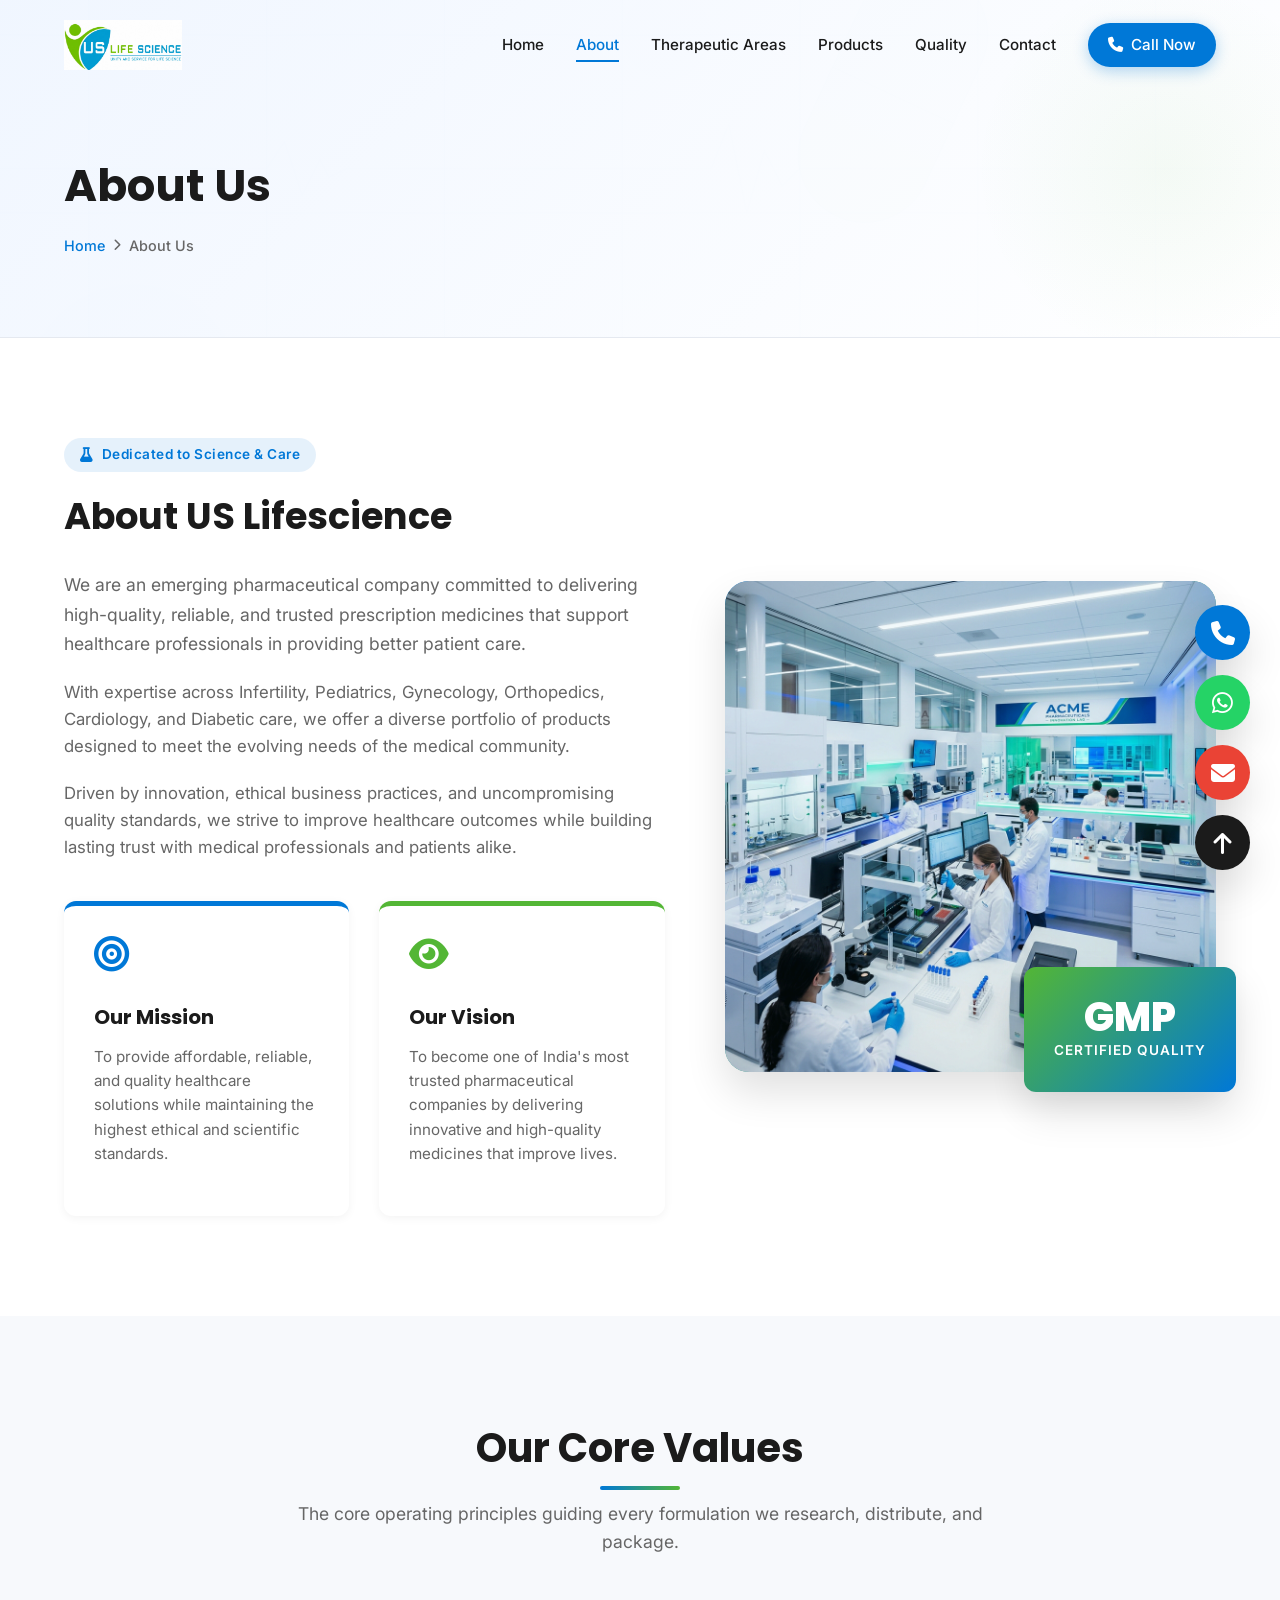
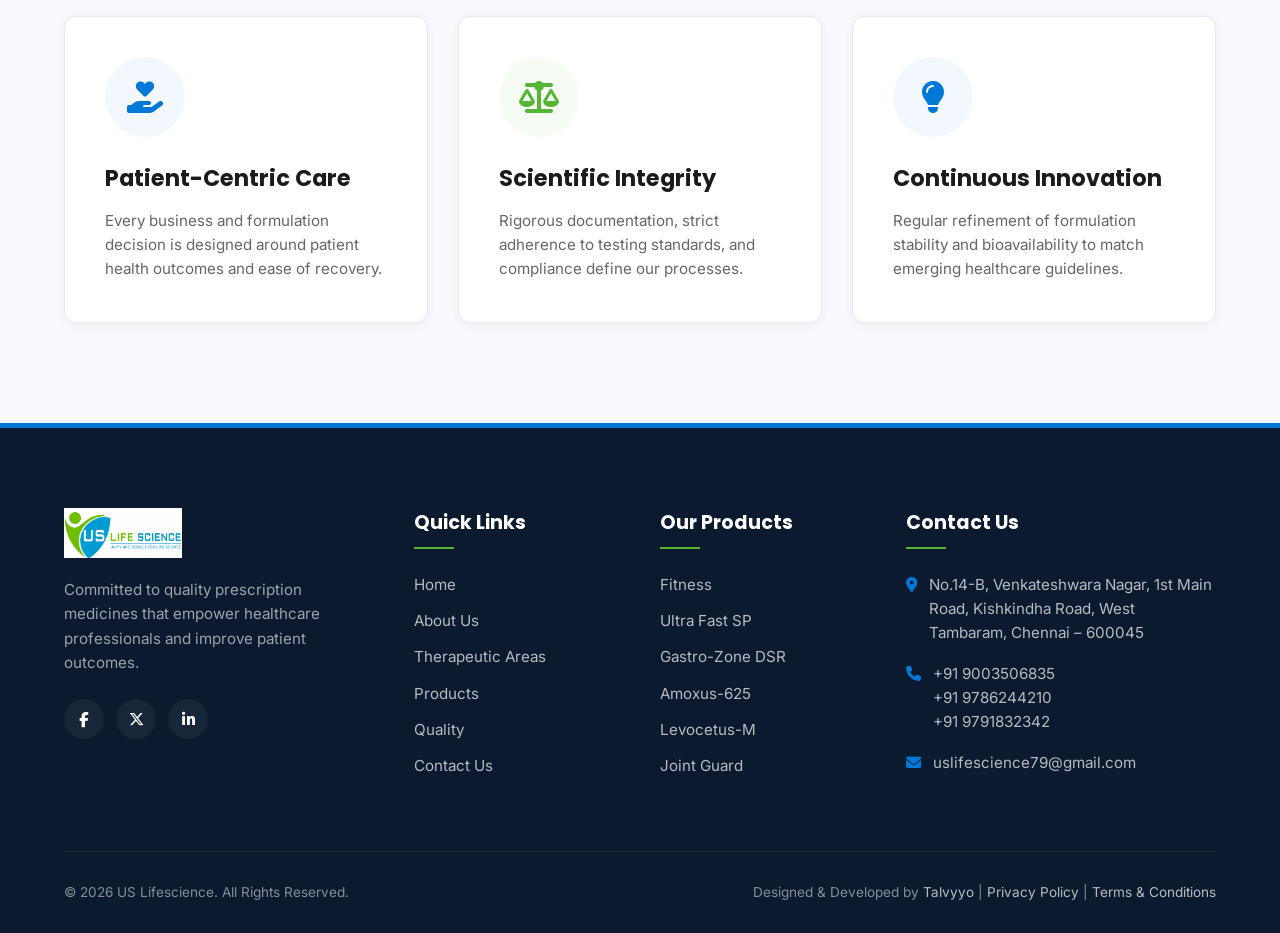
==== about.html @ 8a3d9c2b "Initial commit of US Lifescience corporate website" ====
<!DOCTYPE html>
<html lang="en">
<head>
    <meta charset="UTF-8">
    <meta name="viewport" content="width=device-width, initial-scale=1.0">
    <meta http-equiv="X-UA-Compatible" content="ie=edge">
    
    <title>About Us | US Lifescience | Pharmaceutical Chennai</title>
    <meta name="description" content="Learn about US Lifescience, our mission, vision, and core pharmaceutical principles in serving healthcare professionals and patients with premium medicines.">
    <meta name="keywords" content="US Lifescience, Pharmaceutical Company Chennai, Healthcare India, Quality Medicines, About US Lifescience">
    <meta name="author" content="Talvyyo">
    
    <link rel="shortcut icon" href="images/logo/logo.jpg" type="image/x-icon">
    <link rel="stylesheet" href="https://cdnjs.cloudflare.com/ajax/libs/font-awesome/6.4.0/css/all.min.css">
    <link rel="stylesheet" href="css/style.css">
    <link rel="stylesheet" href="css/responsive.css">
    <link rel="stylesheet" href="css/animations.css">
</head>
<body>

    <!-- 1. Loading Screen -->
    <div id="loading-screen">
        <div class="loader-logo">
            <i class="fa-solid fa-heart-pulse"></i>
            <span><span class="blue-text">US</span> <span class="green-text">Lifescience</span></span>
        </div>
        <div class="loader-bar">
            <div class="loader-progress"></div>
        </div>
    </div>

    <!-- 2. Header & Sticky Navbar -->
    <header>
        <div class="container">
            <div class="nav-container">
                <div class="logo">
                    <a href="index.html">
                        <img src="images/logo/logo.jpg" alt="US Lifescience Logo" style="height: 50px; width: auto; object-fit: contain;">
                    </a>
                </div>
                
                <ul class="nav-menu">
                    <li><a href="index.html">Home</a></li>
                    <li><a href="about.html" class="active">About</a></li>
                    <li><a href="index.html#therapeutic">Therapeutic Areas</a></li>
                    <li><a href="products.html">Products</a></li>
                    <li><a href="quality.html">Quality</a></li>
                    <li><a href="contact.html">Contact</a></li>
                    <li><a href="tel:+919003506835" class="btn btn-primary btn-sm"><i class="fa-solid fa-phone"></i> Call Now</a></li>
                </ul>
                
                <div class="hamburger">
                    <span></span>
                    <span></span>
                    <span></span>
                </div>
            </div>
        </div>
    </header>

    <!-- 3. Inner Banner -->
    <section class="inner-banner">
        <div class="container">
            <div class="inner-banner-content">
                <h1>About Us</h1>
                <div class="breadcrumbs">
                    <a href="index.html">Home</a>
                    <i class="fa-solid fa-chevron-right" style="font-size: 0.75rem; color: var(--muted-text);"></i>
                    <span>About Us</span>
                </div>
            </div>
        </div>
    </section>

    <!-- 4. Main Corporate Profile -->
    <section class="section">
        <div class="container">
            <div class="about-split" style="grid-template-columns: 1.1fr 0.9fr;">
                <div class="about-text reveal-left">
                    <div class="hero-tagline" style="margin-bottom: 15px;">
                        <i class="fa-solid fa-flask"></i> Dedicated to Science & Care
                    </div>
                    <h2 style="font-size: 2.3rem; margin-bottom: 24px;">About US Lifescience</h2>
                    <p style="font-size: 1.1rem; line-height: 1.7; margin-bottom: 20px;">
                        We are an emerging pharmaceutical company committed to delivering high-quality, reliable, and trusted prescription medicines that support healthcare professionals in providing better patient care.
                    </p>
                    <p style="margin-bottom: 20px;">
                        With expertise across Infertility, Pediatrics, Gynecology, Orthopedics, Cardiology, and Diabetic care, we offer a diverse portfolio of products designed to meet the evolving needs of the medical community.
                    </p>
                    <p style="margin-bottom: 30px;">
                        Driven by innovation, ethical business practices, and uncompromising quality standards, we strive to improve healthcare outcomes while building lasting trust with medical professionals and patients alike.
                    </p>
                    
                    <div class="mission-vision-grid" style="grid-template-columns: 1fr 1fr; gap: 30px;">
                        <div class="mv-card mission-card" style="border-top-width: 5px;">
                            <i class="fa-solid fa-bullseye" style="font-size: 2.2rem;"></i>
                            <h4 style="margin-top: 10px;">Our Mission</h4>
                            <p style="margin-top: 8px;">To provide affordable, reliable, and quality healthcare solutions while maintaining the highest ethical and scientific standards.</p>
                        </div>
                        <div class="mv-card vision-card" style="border-top-width: 5px;">
                            <i class="fa-solid fa-eye" style="font-size: 2.2rem;"></i>
                            <h4 style="margin-top: 10px;">Our Vision</h4>
                            <p style="margin-top: 8px;">To become one of India's most trusted pharmaceutical companies by delivering innovative and high-quality medicines that improve lives.</p>
                        </div>
                    </div>
                </div>
                
                <div class="about-image-wrapper reveal-right">
                    <div class="about-image-container" style="border-radius: var(--border-radius-lg);">
                        <img src="images/about-laboratory.png" alt="Laboratory work" style="width: 100%; height: auto; min-height: 450px; object-fit: cover;">
                    </div>
                    <div class="experience-badge" style="bottom: -20px; right: -20px; left: auto; background: linear-gradient(135deg, var(--medical-green), var(--primary-blue));">
                        <span class="num">GMP</span>
                        <span class="text">Certified Quality</span>
                    </div>
                </div>
            </div>
        </div>
    </section>

    <!-- 5. Corporate Core Values Section -->
    <section class="section section-bg-alt">
        <div class="container">
            <div class="section-header reveal">
                <h2>Our Core Values</h2>
                <p>The core operating principles guiding every formulation we research, distribute, and package.</p>
            </div>
            
            <div class="therapy-grid" style="grid-template-columns: repeat(3, 1fr); gap: 30px;">
                <!-- Value 1 -->
                <div class="therapy-card reveal delay-1" style="text-align: left; padding: 40px;">
                    <div class="therapy-icon" style="margin: 0 0 24px 0;"><i class="fa-solid fa-hand-holding-heart"></i></div>
                    <h3>Patient-Centric Care</h3>
                    <p>Every business and formulation decision is designed around patient health outcomes and ease of recovery.</p>
                </div>
                <!-- Value 2 -->
                <div class="therapy-card reveal delay-2" style="text-align: left; padding: 40px;">
                    <div class="therapy-icon" style="margin: 0 0 24px 0; color: var(--medical-green); background-color: rgba(83,182,53,0.05);"><i class="fa-solid fa-scale-balanced"></i></div>
                    <h3>Scientific Integrity</h3>
                    <p>Rigorous documentation, strict adherence to testing standards, and compliance define our processes.</p>
                </div>
                <!-- Value 3 -->
                <div class="therapy-card reveal delay-3" style="text-align: left; padding: 40px;">
                    <div class="therapy-icon" style="margin: 0 0 24px 0;"><i class="fa-solid fa-lightbulb"></i></div>
                    <h3>Continuous Innovation</h3>
                    <p>Regular refinement of formulation stability and bioavailability to match emerging healthcare guidelines.</p>
                </div>
            </div>
        </div>
    </section>

    <!-- 6. Footer Section -->
    <footer>
        <div class="container">
            <div class="footer-grid">
                <div class="footer-col footer-about">
                    <div class="logo" style="margin-bottom: 20px;">
                        <a href="index.html">
                            <img src="images/logo/logo.jpg" alt="US Lifescience Logo" style="height: 50px; width: auto; object-fit: contain;">
                        </a>
                    </div>
                    <p>Committed to quality prescription medicines that empower healthcare professionals and improve patient outcomes.</p>
                    <div class="footer-socials">
                        <a href="#" aria-label="Facebook"><i class="fa-brands fa-facebook-f"></i></a>
                        <a href="#" aria-label="Twitter"><i class="fa-brands fa-x-twitter"></i></a>
                        <a href="#" aria-label="LinkedIn"><i class="fa-brands fa-linkedin-in"></i></a>
                    </div>
                </div>
                
                <div class="footer-col">
                    <h4>Quick Links</h4>
                    <ul class="footer-links">
                        <li><a href="index.html">Home</a></li>
                        <li><a href="about.html">About Us</a></li>
                        <li><a href="index.html#therapeutic">Therapeutic Areas</a></li>
                        <li><a href="products.html">Products</a></li>
                        <li><a href="quality.html">Quality</a></li>
                        <li><a href="contact.html">Contact Us</a></li>
                    </ul>
                </div>
                
                <div class="footer-col">
                    <h4>Our Products</h4>
                    <ul class="footer-links">
                        <li><a href="products.html">Fitness</a></li>
                        <li><a href="products.html">Ultra Fast SP</a></li>
                        <li><a href="products.html">Gastro-Zone DSR</a></li>
                        <li><a href="products.html">Amoxus-625</a></li>
                        <li><a href="products.html">Levocetus-M</a></li>
                        <li><a href="products.html">Joint Guard</a></li>
                    </ul>
                </div>
                
                <div class="footer-col">
                    <h4>Contact Us</h4>
                    <ul class="footer-contact-info">
                        <li>
                            <i class="fa-solid fa-location-dot"></i>
                            <span>No.14-B, Venkateshwara Nagar, 1st Main Road, Kishkindha Road, West Tambaram, Chennai – 600045</span>
                        </li>
                        <li>
                            <i class="fa-solid fa-phone"></i>
                            <div>
                                <a href="tel:+919003506835" style="color: inherit;">+91 9003506835</a><br>
                                <a href="tel:+919786244210" style="color: inherit;">+91 9786244210</a><br>
                                <a href="tel:+919791832342" style="color: inherit;">+91 9791832342</a>
                            </div>
                        </li>
                        <li>
                            <i class="fa-solid fa-envelope"></i>
                            <a href="mailto:uslifescience79@gmail.com" style="color: inherit;">uslifescience79@gmail.com</a>
                        </li>
                    </ul>
                </div>
            </div>
            
            <div class="footer-bottom">
                <p>&copy; 2026 US Lifescience. All Rights Reserved.</p>
                <p>Designed & Developed by <a href="#" target="_blank" rel="noopener">Talvyyo</a> | <a href="privacy-policy.html">Privacy Policy</a> | <a href="terms.html">Terms & Conditions</a></p>
            </div>
        </div>
    </footer>

    <!-- 7. Floating Buttons -->
    <div class="floating-actions">
        <a href="tel:+919003506835" class="float-btn float-phone" aria-label="Call Us">
            <i class="fa-solid fa-phone"></i>
            <span class="float-tooltip">Call Support</span>
        </a>
        <a href="https://wa.me/919003506835" class="float-btn float-whatsapp" target="_blank" rel="noopener" aria-label="WhatsApp Chat">
            <i class="fa-brands fa-whatsapp"></i>
            <span class="float-tooltip">WhatsApp Live</span>
        </a>
        <a href="mailto:uslifescience79@gmail.com" class="float-btn float-email" aria-label="Email Enquiry">
            <i class="fa-solid fa-envelope"></i>
            <span class="float-tooltip">Send Email</span>
        </a>
        <a href="#" class="float-btn float-top" aria-label="Back to Top">
            <i class="fa-solid fa-arrow-up"></i>
            <span class="float-tooltip">Back to Top</span>
        </a>
    </div>

    <script src="js/main.js"></script>
    <script src="js/animations.js"></script>
</body>
</html>
---- css/style.css ----
/* 
 * US Lifescience - Global Stylesheet
 * Custom styles for Premium Pharmaceutical Theme
 */

@import url('https://fonts.googleapis.com/css2?family=Inter:wght@300;400;500;600;700&family=Montserrat:wght@500;600;700&family=Poppins:wght@600;700;800&display=swap');

/* Color Variables & Base Styles */
:root {
    --primary-blue: #0078D7;
    --primary-blue-dark: #005bb5;
    --medical-green: #53B635;
    --medical-green-dark: #3e9124;
    --white: #FFFFFF;
    --light-grey: #F7F9FC;
    --border-grey: #E5E9F0;
    --dark-text: #1B1B1B;
    --muted-text: #666666;
    --transition-speed: 0.3s;
    --shadow-sm: 0 2px 10px rgba(0, 0, 0, 0.05);
    --shadow-md: 0 10px 30px rgba(0, 0, 0, 0.08);
    --shadow-lg: 0 20px 40px rgba(0, 0, 0, 0.12);
    --border-radius: 12px;
    --border-radius-lg: 24px;
    
    /* Font Declarations */
    --font-heading: 'Poppins', sans-serif;
    --font-body: 'Inter', sans-serif;
    --font-btn: 'Montserrat', sans-serif;
    
    /* Dark mode safety - lock color scheme to light */
    color-scheme: light;
}

* {
    margin: 0;
    padding: 0;
    box-sizing: border-box;
}

html {
    scroll-behavior: smooth;
    font-family: var(--font-body);
    color: var(--dark-text);
    background-color: var(--white);
    -webkit-font-smoothing: antialiased;
}

body {
    line-height: 1.6;
    overflow-x: hidden;
}

/* Typography elements */
h1, h2, h3, h4, h5, h6 {
    font-family: var(--font-heading);
    color: var(--dark-text);
    font-weight: 700;
}

p {
    font-family: var(--font-body);
    font-weight: 400;
    color: var(--muted-text);
}

a {
    text-decoration: none;
    color: inherit;
    transition: all var(--transition-speed) ease;
}

img {
    max-width: 100%;
    height: auto;
    display: block;
}

ul {
    list-style: none;
}

/* Loading Screen Animation */
#loading-screen {
    position: fixed;
    top: 0;
    left: 0;
    width: 100%;
    height: 100vh;
    background-color: var(--white);
    z-index: 9999;
    display: flex;
    justify-content: center;
    align-items: center;
    flex-direction: column;
    transition: opacity 0.5s ease, visibility 0.5s ease;
}

.loader-logo {
    display: flex;
    align-items: center;
    gap: 12px;
    margin-bottom: 20px;
    opacity: 0;
    transform: translateY(20px);
    animation: fadeInUp 0.8s forwards ease;
}

.loader-logo i {
    font-size: 3rem;
    color: var(--primary-blue);
    animation: pulse 1.5s infinite ease-in-out;
}

.loader-logo span {
    font-family: var(--font-heading);
    font-size: 2.2rem;
    font-weight: 800;
    letter-spacing: -0.5px;
}

.loader-logo span .blue-text { color: var(--primary-blue); }
.loader-logo span .green-text { color: var(--medical-green); }

.loader-bar {
    width: 150px;
    height: 4px;
    background-color: var(--light-grey);
    border-radius: 10px;
    overflow: hidden;
    position: relative;
}

.loader-progress {
    width: 100%;
    height: 100%;
    background: linear-gradient(90deg, var(--primary-blue), var(--medical-green));
    position: absolute;
    left: -100%;
    animation: loadingAnim 1.8s infinite ease-in-out;
}

/* Custom buttons styling */
.btn {
    display: inline-flex;
    align-items: center;
    justify-content: center;
    font-family: var(--font-btn);
    font-weight: 600;
    font-size: 0.95rem;
    padding: 14px 28px;
    border-radius: 30px;
    cursor: pointer;
    transition: all 0.4s cubic-bezier(0.165, 0.84, 0.44, 1);
    border: none;
    outline: none;
    gap: 8px;
}

.btn-primary {
    background-color: var(--primary-blue);
    color: var(--white);
    box-shadow: 0 4px 15px rgba(0, 120, 215, 0.3);
}

.btn-primary:hover {
    background-color: var(--primary-blue-dark);
    transform: translateY(-3px);
    box-shadow: 0 8px 20px rgba(0, 120, 215, 0.4);
}

.btn-secondary {
    background-color: var(--white);
    color: var(--primary-blue);
    border: 2px solid var(--primary-blue);
}

.btn-secondary:hover {
    background-color: var(--primary-blue);
    color: var(--white);
    transform: translateY(-3px);
    box-shadow: 0 8px 20px rgba(0, 120, 215, 0.2);
}

.btn-green {
    background-color: var(--medical-green);
    color: var(--white);
    box-shadow: 0 4px 15px rgba(83, 182, 53, 0.3);
}

.btn-green:hover {
    background-color: var(--medical-green-dark);
    transform: translateY(-3px);
    box-shadow: 0 8px 20px rgba(83, 182, 53, 0.4);
}

.btn-sm {
    padding: 10px 20px;
    font-size: 0.85rem;
}

/* Header & Navigation */
header {
    width: 100%;
    position: fixed;
    top: 0;
    left: 0;
    z-index: 1000;
    background-color: transparent;
    transition: all 0.4s ease;
    padding: 20px 0;
}

header.sticky {
    background-color: rgba(255, 255, 255, 0.95);
    backdrop-filter: blur(10px);
    padding: 12px 0;
    box-shadow: var(--shadow-sm);
    border-bottom: 1px solid var(--border-grey);
}

.container {
    width: 100%;
    max-width: 1200px;
    margin: 0 auto;
    padding: 0 24px;
}

.nav-container {
    display: flex;
    justify-content: space-between;
    align-items: center;
}

.logo a {
    display: flex;
    align-items: center;
    gap: 10px;
}

.logo i {
    font-size: 2.2rem;
    color: var(--primary-blue);
    transition: transform var(--transition-speed) ease;
}

.logo:hover i {
    transform: rotate(90deg);
}

.logo-text {
    font-family: var(--font-heading);
    font-size: 1.5rem;
    font-weight: 800;
    letter-spacing: -0.5px;
}

.logo-text .blue { color: var(--primary-blue); }
.logo-text .green { color: var(--medical-green); }

.nav-menu {
    display: flex;
    align-items: center;
    gap: 32px;
}

.nav-menu li a {
    font-family: var(--font-body);
    font-size: 0.95rem;
    font-weight: 500;
    color: var(--dark-text);
    position: relative;
    padding: 8px 0;
}

.nav-menu li a::after {
    content: '';
    position: absolute;
    bottom: 0;
    left: 0;
    width: 0;
    height: 2px;
    background-color: var(--primary-blue);
    transition: width var(--transition-speed) ease;
}

.nav-menu li a:hover::after,
.nav-menu li a.active::after {
    width: 100%;
}

.nav-menu li a.active {
    color: var(--primary-blue);
}

.nav-menu li a.btn {
    padding: 10px 20px;
    color: var(--white);
}

.nav-menu li a.btn::after {
    display: none !important;
}

.nav-menu li a.btn-primary {
    color: var(--white);
    background-color: var(--primary-blue);
}

.nav-menu li a.btn-primary:hover {
    color: var(--white);
    background-color: var(--primary-blue-dark);
}

.nav-actions {
    display: flex;
    align-items: center;
    gap: 16px;
}

/* Mobile Hamburger Menu */
.hamburger {
    display: none;
    cursor: pointer;
    flex-direction: column;
    gap: 6px;
}

.hamburger span {
    display: block;
    width: 25px;
    height: 3px;
    background-color: var(--dark-text);
    border-radius: 3px;
    transition: all var(--transition-speed) ease;
}

/* Hero Section */
.hero {
    height: 100vh;
    min-height: 600px;
    background: linear-gradient(135deg, rgba(240, 246, 255, 0.9) 0%, rgba(255, 255, 255, 0.95) 100%), 
                url('../images/hero/background-placeholder.svg') no-repeat center center/cover;
    display: flex;
    align-items: center;
    position: relative;
    padding-top: 80px;
    overflow: hidden;
}

.hero::before {
    content: '';
    position: absolute;
    top: 0;
    right: 0;
    width: 45%;
    height: 100%;
    background: radial-gradient(circle at 60% 50%, rgba(83, 182, 53, 0.08) 0%, transparent 60%);
    z-index: 1;
}

.hero::after {
    content: '';
    position: absolute;
    bottom: -50px;
    left: -50px;
    width: 300px;
    height: 300px;
    background: radial-gradient(circle, rgba(0, 120, 215, 0.05) 0%, transparent 70%);
    border-radius: 50%;
    z-index: 1;
}

.hero .container {
    position: relative;
    z-index: 2;
}

.hero-grid {
    display: grid;
    grid-template-columns: 1.2fr 0.8fr;
    gap: 40px;
    align-items: center;
}

.hero-grid.hero-centered {
    grid-template-columns: 1fr;
    text-align: center;
    max-width: 800px;
    margin: 0 auto;
}

.hero-centered .hero-content {
    display: flex;
    flex-direction: column;
    align-items: center;
}

.hero-centered .hero-btns {
    justify-content: center;
}

.hero-centered .hero-subtitle {
    margin-left: auto;
    margin-right: auto;
}

.hero-content {
    opacity: 0;
    transform: translateY(30px);
    animation: fadeInUp 1s 0.3s forwards ease-out;
}

.hero-tagline {
    display: inline-flex;
    align-items: center;
    gap: 8px;
    background-color: rgba(0, 120, 215, 0.1);
    color: var(--primary-blue);
    padding: 6px 16px;
    border-radius: 30px;
    font-size: 0.85rem;
    font-weight: 600;
    margin-bottom: 24px;
    letter-spacing: 0.5px;
}

.hero-tagline i {
    font-size: 0.9rem;
}

.hero h1 {
    font-size: 3.5rem;
    line-height: 1.2;
    margin-bottom: 24px;
    letter-spacing: -1px;
}

.hero h1 span.highlight {
    background: linear-gradient(120deg, var(--primary-blue), var(--medical-green));
    -webkit-background-clip: text;
    -webkit-text-fill-color: transparent;
}

.hero-subtitle {
    font-size: 1.2rem;
    color: var(--muted-text);
    margin-bottom: 40px;
    max-width: 600px;
}

.hero-btns {
    display: flex;
    gap: 16px;
}

/* Beautiful Interactive DNA Illustration in Hero */
.hero-illustration {
    position: relative;
    display: flex;
    justify-content: center;
    align-items: center;
    opacity: 0;
    transform: scale(0.9);
    animation: scaleIn 1s 0.5s forwards ease-out;
}

.dna-svg {
    width: 100%;
    max-width: 400px;
    filter: drop-shadow(0 15px 30px rgba(0, 120, 215, 0.15));
}

/* Floating Dots Background */
.floating-elements {
    position: absolute;
    width: 100%;
    height: 100%;
    top: 0;
    left: 0;
    pointer-events: none;
    z-index: 1;
}

.float-dot {
    position: absolute;
    border-radius: 50%;
    background: linear-gradient(to right, var(--primary-blue), var(--medical-green));
    opacity: 0.15;
    animation: floatUpDown 6s infinite ease-in-out;
}

.dot-1 { width: 40px; height: 40px; top: 20%; right: 15%; animation-delay: 0s; }
.dot-2 { width: 20px; height: 20px; bottom: 30%; right: 40%; animation-delay: 2s; }
.dot-3 { width: 30px; height: 30px; top: 60%; left: 10%; animation-delay: 4s; }

/* Section General Layout */
.section {
    padding: 100px 0;
    position: relative;
}

.section-bg-alt {
    background-color: var(--light-grey);
}

.section-header {
    text-align: center;
    max-width: 700px;
    margin: 0 auto 60px auto;
}

.section-header h2 {
    font-size: 2.5rem;
    margin-bottom: 20px;
    position: relative;
    display: inline-block;
}

.section-header h2::after {
    content: '';
    position: absolute;
    bottom: -10px;
    left: 50%;
    transform: translateX(-50%);
    width: 80px;
    height: 4px;
    background: linear-gradient(90deg, var(--primary-blue), var(--medical-green));
    border-radius: 2px;
}

.section-header p {
    font-size: 1.1rem;
}

/* About Section Home */
.about-split {
    display: grid;
    grid-template-columns: 1.1fr 0.9fr;
    gap: 60px;
    align-items: center;
}

.about-text h3 {
    font-size: 1.8rem;
    margin-bottom: 20px;
    color: var(--primary-blue);
}

.about-text p {
    margin-bottom: 20px;
    font-size: 1.05rem;
}

.mission-vision-grid {
    display: grid;
    grid-template-columns: 1fr 1fr;
    gap: 24px;
    margin-top: 40px;
}

.mv-card {
    background-color: var(--white);
    padding: 30px;
    border-radius: var(--border-radius);
    box-shadow: var(--shadow-sm);
    border-top: 4px solid var(--primary-blue);
    transition: all var(--transition-speed) ease;
}

.mv-card.vision-card {
    border-top-color: var(--medical-green);
}

.mv-card:hover {
    transform: translateY(-5px);
    box-shadow: var(--shadow-md);
}

.mv-card i {
    font-size: 2rem;
    margin-bottom: 20px;
}

.mv-card.mission-card i { color: var(--primary-blue); }
.mv-card.vision-card i { color: var(--medical-green); }

.mv-card h4 {
    font-size: 1.25rem;
    margin-bottom: 12px;
}

.mv-card p {
    font-size: 0.95rem;
}

.about-image-wrapper {
    position: relative;
}

.about-image-container {
    border-radius: var(--border-radius-lg);
    overflow: hidden;
    box-shadow: var(--shadow-lg);
    position: relative;
    background: linear-gradient(135deg, var(--primary-blue), var(--medical-green));
}

.about-image-container img {
    opacity: 0.95;
    transition: transform 0.6s ease;
}

.about-image-container:hover img {
    transform: scale(1.05);
}

.experience-badge {
    position: absolute;
    bottom: -30px;
    left: -30px;
    background: linear-gradient(135deg, var(--primary-blue), var(--medical-green));
    color: var(--white);
    padding: 30px;
    border-radius: var(--border-radius);
    box-shadow: var(--shadow-lg);
    text-align: center;
    animation: floatUpDown 5s infinite ease-in-out;
}

.experience-badge .num {
    font-family: var(--font-heading);
    font-size: 2.5rem;
    font-weight: 800;
    display: block;
    line-height: 1;
}

.experience-badge .text {
    font-size: 0.85rem;
    font-weight: 600;
    text-transform: uppercase;
    letter-spacing: 1px;
}

/* Therapeutic Areas */
.therapy-grid {
    display: grid;
    grid-template-columns: repeat(3, 1fr);
    gap: 30px;
}

.therapy-card {
    background-color: var(--white);
    border-radius: var(--border-radius);
    padding: 40px 30px;
    text-align: center;
    box-shadow: var(--shadow-sm);
    border: 1px solid var(--border-grey);
    transition: all 0.4s cubic-bezier(0.165, 0.84, 0.44, 1);
    position: relative;
    overflow: hidden;
}

.therapy-card::before {
    content: '';
    position: absolute;
    top: 0;
    left: 0;
    width: 100%;
    height: 4px;
    background: linear-gradient(90deg, var(--primary-blue), var(--medical-green));
    transform: scaleX(0);
    transform-origin: left;
    transition: transform var(--transition-speed) ease;
}

.therapy-card:hover::before {
    transform: scaleX(1);
}

.therapy-card:hover {
    transform: translateY(-8px);
    box-shadow: var(--shadow-lg);
    border-color: transparent;
}

.therapy-icon {
    width: 80px;
    height: 80px;
    background-color: rgba(0, 120, 215, 0.05);
    color: var(--primary-blue);
    border-radius: 50%;
    display: flex;
    align-items: center;
    justify-content: center;
    margin: 0 auto 24px auto;
    font-size: 2rem;
    transition: all var(--transition-speed) ease;
}

.therapy-card:hover .therapy-icon {
    background-color: var(--primary-blue);
    color: var(--white);
    transform: scale(1.1) rotate(10deg);
}

.therapy-card h3 {
    font-size: 1.4rem;
    margin-bottom: 12px;
}

.therapy-card p {
    font-size: 0.95rem;
}

/* Statistics Section */
.stats-section {
    background: linear-gradient(135deg, var(--primary-blue-dark) 0%, #004b93 100%);
    color: var(--white);
    padding: 80px 0;
    position: relative;
    overflow: hidden;
}

.stats-section::before {
    content: '';
    position: absolute;
    width: 100%;
    height: 100%;
    top: 0;
    left: 0;
    background: radial-gradient(circle at 80% 20%, rgba(83, 182, 53, 0.15) 0%, transparent 55%);
}

.stats-grid {
    display: grid;
    grid-template-columns: repeat(4, 1fr);
    gap: 30px;
    position: relative;
    z-index: 2;
}

.stat-item {
    text-align: center;
}

.stat-number {
    font-family: var(--font-heading);
    font-size: 3.5rem;
    font-weight: 800;
    margin-bottom: 10px;
    background: linear-gradient(135deg, #ffffff, #bbf2a6);
    -webkit-background-clip: text;
    -webkit-text-fill-color: transparent;
    line-height: 1;
}

.stat-label {
    font-family: var(--font-body);
    font-size: 1.1rem;
    font-weight: 500;
    opacity: 0.9;
}

/* Why Choose Us */
.choose-grid {
    display: grid;
    grid-template-columns: repeat(4, 1fr);
    gap: 24px;
}

.choose-card {
    background-color: var(--white);
    border-radius: var(--border-radius);
    padding: 30px 24px;
    box-shadow: var(--shadow-sm);
    border: 1px solid var(--border-grey);
    transition: all 0.4s cubic-bezier(0.165, 0.84, 0.44, 1);
}

.choose-card:hover {
    transform: translateY(-8px);
    box-shadow: var(--shadow-lg);
    border-color: transparent;
}

.choose-icon {
    font-size: 2.2rem;
    color: var(--medical-green);
    margin-bottom: 20px;
}

.choose-card h4 {
    font-size: 1.15rem;
    margin-bottom: 10px;
}

.choose-card p {
    font-size: 0.9rem;
    line-height: 1.5;
}

/* Products Section (Grid) */
.product-grid {
    display: grid;
    grid-template-columns: repeat(3, 1fr);
    gap: 30px;
}

.product-card {
    background-color: var(--white);
    border-radius: var(--border-radius);
    overflow: hidden;
    box-shadow: var(--shadow-sm);
    border: 1px solid var(--border-grey);
    transition: all 0.4s cubic-bezier(0.165, 0.84, 0.44, 1);
    display: flex;
    flex-direction: column;
    height: 100%;
}

.product-card:hover {
    transform: translateY(-10px);
    box-shadow: var(--shadow-lg);
}

.product-image {
    position: relative;
    width: 100%;
    height: 240px;
    background-color: var(--light-grey);
    overflow: hidden;
    display: flex;
    align-items: center;
    justify-content: center;
}

.product-image img {
    position: absolute;
    top: 0;
    left: 0;
    width: 100%;
    height: 100%;
    object-fit: cover;
    z-index: 2;
    background-color: var(--white);
}

/* Premium Placeholder Image with SVG */
.product-placeholder-svg {
    width: 100%;
    height: 100%;
    display: flex;
    flex-direction: column;
    justify-content: center;
    align-items: center;
    background: linear-gradient(135deg, rgba(0, 120, 215, 0.05) 0%, rgba(83, 182, 53, 0.05) 100%);
    color: var(--primary-blue);
    padding: 20px;
    text-align: center;
}

.product-placeholder-svg i {
    font-size: 3rem;
    margin-bottom: 12px;
    color: var(--primary-blue);
    opacity: 0.8;
    transition: transform 0.5s ease;
}

.product-card:hover .product-placeholder-svg i {
    transform: scale(1.2) rotate(5deg);
    color: var(--medical-green);
}

.product-category-tag {
    position: absolute;
    top: 15px;
    left: 15px;
    background-color: var(--white);
    color: var(--primary-blue);
    font-size: 0.75rem;
    font-weight: 700;
    padding: 4px 12px;
    border-radius: 20px;
    box-shadow: var(--shadow-sm);
    text-transform: uppercase;
    letter-spacing: 0.5px;
    border-left: 3px solid var(--medical-green);
}

.product-info {
    padding: 24px;
    display: flex;
    flex-direction: column;
    flex-grow: 1;
}

.product-info h3 {
    font-size: 1.35rem;
    margin-bottom: 8px;
    color: var(--dark-text);
}

.product-composition {
    font-size: 0.85rem;
    font-weight: 600;
    color: var(--primary-blue);
    margin-bottom: 12px;
    font-family: var(--font-body);
}

.product-desc {
    font-size: 0.9rem;
    margin-bottom: 24px;
    flex-grow: 1;
    color: var(--muted-text);
}

.product-actions {
    display: flex;
    gap: 12px;
    margin-top: auto;
}

.product-actions .btn {
    flex: 1;
    font-size: 0.85rem;
    padding: 10px 16px;
}

/* Contact Section & Form */
.contact-grid {
    display: grid;
    grid-template-columns: 0.9fr 1.1fr;
    gap: 50px;
    align-items: start;
}

.contact-info-panel {
    background-color: var(--white);
    border-radius: var(--border-radius);
    padding: 40px;
    box-shadow: var(--shadow-sm);
    border: 1px solid var(--border-grey);
}

.contact-info-panel h3 {
    font-size: 1.6rem;
    margin-bottom: 24px;
    color: var(--primary-blue);
}

.contact-details {
    display: flex;
    flex-direction: column;
    gap: 30px;
}

.contact-item {
    display: flex;
    gap: 20px;
    align-items: flex-start;
}

.contact-item-icon {
    width: 50px;
    height: 50px;
    border-radius: 50%;
    background-color: rgba(0, 120, 215, 0.05);
    color: var(--primary-blue);
    display: flex;
    align-items: center;
    justify-content: center;
    font-size: 1.25rem;
    flex-shrink: 0;
}

.contact-item-text h4 {
    font-size: 1.05rem;
    margin-bottom: 6px;
}

.contact-item-text p, 
.contact-item-text a {
    font-size: 0.95rem;
    color: var(--muted-text);
}

.contact-item-text a:hover {
    color: var(--primary-blue);
}

/* Contact Form container styling */
.contact-form-panel {
    background-color: var(--white);
    border-radius: var(--border-radius);
    padding: 40px;
    box-shadow: var(--shadow-md);
    border-top: 5px solid var(--primary-blue);
}

.form-group-row {
    display: grid;
    grid-template-columns: 1fr 1fr;
    gap: 20px;
}

.form-group {
    margin-bottom: 20px;
}

.form-group label {
    display: block;
    font-size: 0.85rem;
    font-weight: 600;
    margin-bottom: 8px;
    color: var(--dark-text);
}

.form-control {
    width: 100%;
    padding: 12px 16px;
    border: 1px solid var(--border-grey);
    background-color: var(--light-grey);
    border-radius: 8px;
    outline: none;
    font-family: var(--font-body);
    font-size: 0.95rem;
    transition: all var(--transition-speed) ease;
}

.form-control:focus {
    border-color: var(--primary-blue);
    background-color: var(--white);
    box-shadow: 0 0 0 4px rgba(0, 120, 215, 0.1);
}

textarea.form-control {
    resize: vertical;
    min-height: 120px;
}

/* Custom Simple Math Captcha */
.captcha-container {
    display: flex;
    align-items: center;
    gap: 15px;
    background-color: var(--light-grey);
    padding: 10px 16px;
    border-radius: 8px;
    border: 1px solid var(--border-grey);
    margin-bottom: 20px;
}

.captcha-question {
    font-weight: 700;
    color: var(--dark-text);
    font-size: 0.95rem;
}

.captcha-input {
    width: 80px;
    padding: 8px 12px;
    border: 1px solid var(--border-grey);
    border-radius: 6px;
    text-align: center;
    font-weight: 700;
    outline: none;
}

.captcha-input:focus {
    border-color: var(--primary-blue);
}

/* Form Response Notification Popups */
.form-message {
    padding: 15px 20px;
    border-radius: 8px;
    margin-bottom: 20px;
    font-weight: 500;
    font-size: 0.95rem;
    display: none;
}

.form-message.success {
    background-color: #E8F5E9;
    color: #2E7D32;
    border: 1px solid #C8E6C9;
}

.form-message.error {
    background-color: #FFEBEE;
    color: #C62828;
    border: 1px solid #FFCDD2;
}

/* Interactive Map Section */
.map-section {
    width: 100%;
    height: 450px;
    background-color: var(--light-grey);
    border-top: 1px solid var(--border-grey);
    border-bottom: 1px solid var(--border-grey);
}

.map-section iframe {
    width: 100%;
    height: 100%;
    border: none;
}

/* Footer Section */
footer {
    background-color: #0c1a2f;
    color: rgba(255, 255, 255, 0.7);
    padding: 80px 0 30px 0;
    border-top: 5px solid var(--primary-blue);
    font-size: 0.95rem;
}

.footer-grid {
    display: grid;
    grid-template-columns: 1.2fr 0.8fr 0.8fr 1.2fr;
    gap: 40px;
    margin-bottom: 60px;
}

.footer-col h4 {
    color: var(--white);
    font-size: 1.2rem;
    margin-bottom: 24px;
    position: relative;
    padding-bottom: 10px;
}

.footer-col h4::after {
    content: '';
    position: absolute;
    bottom: 0;
    left: 0;
    width: 40px;
    height: 2px;
    background-color: var(--medical-green);
}

.footer-about .logo-text {
    margin-bottom: 20px;
}

.footer-about .logo-text .blue { color: var(--primary-blue); }
.footer-about .logo-text .green { color: var(--medical-green); }

.footer-about p {
    color: rgba(255, 255, 255, 0.6);
    margin-bottom: 24px;
}

.footer-socials {
    display: flex;
    gap: 12px;
}

.footer-socials a {
    width: 40px;
    height: 40px;
    background-color: rgba(255, 255, 255, 0.05);
    color: var(--white);
    border-radius: 50%;
    display: flex;
    align-items: center;
    justify-content: center;
    transition: all var(--transition-speed) ease;
}

.footer-socials a:hover {
    background-color: var(--primary-blue);
    transform: translateY(-3px);
}

.footer-links li {
    margin-bottom: 12px;
}

.footer-links li a {
    color: rgba(255, 255, 255, 0.7);
}

.footer-links li a:hover {
    color: var(--primary-blue);
    padding-left: 6px;
}

.footer-contact-info {
    display: flex;
    flex-direction: column;
    gap: 16px;
}

.footer-contact-info li {
    display: flex;
    gap: 12px;
    align-items: flex-start;
}

.footer-contact-info li i {
    color: var(--primary-blue);
    margin-top: 4px;
}

.footer-bottom {
    border-top: 1px solid rgba(255, 255, 255, 0.08);
    padding-top: 30px;
    display: flex;
    justify-content: space-between;
    align-items: center;
    font-size: 0.85rem;
}

.footer-bottom p {
    color: rgba(255, 255, 255, 0.5);
}

.footer-bottom a {
    color: rgba(255, 255, 255, 0.7);
}

.footer-bottom a:hover {
    color: var(--primary-blue);
}

/* Floating Actions Bar (Bottom Right) */
.floating-actions {
    position: fixed;
    bottom: 30px;
    right: 30px;
    display: flex;
    flex-direction: column;
    gap: 15px;
    z-index: 999;
}

.float-btn {
    width: 55px;
    height: 55px;
    border-radius: 50%;
    display: flex;
    align-items: center;
    justify-content: center;
    color: var(--white);
    box-shadow: var(--shadow-lg);
    font-size: 1.5rem;
    cursor: pointer;
    transition: all var(--transition-speed) cubic-bezier(0.175, 0.885, 0.32, 1.275);
    position: relative;
}

.float-btn:hover {
    transform: scale(1.1) translateY(-5px);
}

.float-phone {
    background-color: var(--primary-blue);
}

.float-whatsapp {
    background-color: #25D366;
}

.float-email {
    background-color: #EA4335;
}

.float-top {
    background-color: var(--dark-text);
    opacity: 0;
    visibility: hidden;
    transform: translateY(20px);
    transition: all var(--transition-speed) ease;
}

.float-top.show {
    opacity: 1;
    visibility: visible;
    transform: translateY(0);
}

.float-tooltip {
    position: absolute;
    right: 70px;
    background-color: var(--dark-text);
    color: var(--white);
    padding: 6px 12px;
    border-radius: 6px;
    font-size: 0.8rem;
    font-weight: 600;
    opacity: 0;
    visibility: hidden;
    transition: all 0.3s ease;
    white-space: nowrap;
    box-shadow: var(--shadow-sm);
    pointer-events: none;
}

.float-tooltip::after {
    content: '';
    position: absolute;
    top: 50%;
    right: -5px;
    transform: translateY(-50%) rotate(45deg);
    width: 8px;
    height: 8px;
    background-color: var(--dark-text);
}

.float-btn:hover .float-tooltip {
    opacity: 1;
    visibility: visible;
    right: 65px;
}

/* Inner Banner for Inner Pages */
.inner-banner {
    padding: 150px 0 80px 0;
    background: linear-gradient(135deg, rgba(240, 246, 255, 0.95) 0%, rgba(255, 255, 255, 0.95) 100%), 
                url('../images/hero/background-placeholder.svg') no-repeat center center/cover;
    position: relative;
    border-bottom: 1px solid var(--border-grey);
}

.inner-banner::before {
    content: '';
    position: absolute;
    top: 0;
    right: 0;
    width: 30%;
    height: 100%;
    background: radial-gradient(circle at 70% 50%, rgba(83, 182, 53, 0.05) 0%, transparent 60%);
}

.inner-banner-content {
    position: relative;
    z-index: 2;
}

.inner-banner h1 {
    font-size: 2.8rem;
    margin-bottom: 12px;
}

.breadcrumbs {
    display: flex;
    align-items: center;
    gap: 8px;
    font-size: 0.9rem;
    font-weight: 500;
}

.breadcrumbs a {
    color: var(--primary-blue);
}

.breadcrumbs span {
    color: var(--muted-text);
}

/* =========================================
   QUALITY PAGE TIMELINE
   ========================================= */
/* =========================================
   QUALITY PAGE GRID SYSTEM
   ========================================= */
.quality-grid {
    display: grid;
    grid-template-columns: repeat(3, 1fr);
    gap: 30px;
    margin-top: 40px;
}

.quality-card {
    background-color: var(--white);
    border-radius: var(--border-radius);
    padding: 40px 30px;
    box-shadow: var(--shadow-sm);
    border: 1px solid var(--border-grey);
    border-top: 4px solid var(--primary-blue);
    transition: all 0.4s cubic-bezier(0.165, 0.84, 0.44, 1);
    display: flex;
    flex-direction: column;
}

.quality-card:nth-child(even) {
    border-top-color: var(--medical-green);
}

.quality-card:hover {
    transform: translateY(-8px);
    box-shadow: var(--shadow-lg);
    border-color: transparent;
}

.quality-card-header {
    display: flex;
    justify-content: space-between;
    align-items: center;
    margin-bottom: 24px;
}

.quality-card .quality-number {
    font-family: var(--font-heading);
    font-size: 2.8rem;
    font-weight: 800;
    line-height: 1;
    color: rgba(0, 120, 215, 0.1);
}

.quality-card:nth-child(even) .quality-number {
    color: rgba(83, 182, 53, 0.1);
}

.quality-card .quality-icon {
    width: 60px;
    height: 60px;
    background-color: rgba(0, 120, 215, 0.05);
    color: var(--primary-blue);
    border-radius: 50%;
    display: flex;
    align-items: center;
    justify-content: center;
    font-size: 1.5rem;
    transition: all var(--transition-speed) ease;
}

.quality-card:nth-child(even) .quality-icon {
    background-color: rgba(83, 182, 53, 0.05);
    color: var(--medical-green);
}

.quality-card:hover .quality-icon {
    background-color: var(--primary-blue);
    color: var(--white);
    transform: scale(1.1) rotate(10deg);
}

.quality-card:nth-child(even):hover .quality-icon {
    background-color: var(--medical-green);
    color: var(--white);
}

.quality-card h3 {
    font-size: 1.35rem;
    margin-bottom: 12px;
}

.quality-card p {
    font-size: 0.95rem;
    line-height: 1.6;
    color: var(--muted-text);
}

/* =========================================
   PRODUCT DETAILS DYNAMIC PAGE
   ========================================= */
.product-details-grid {
    display: grid;
    grid-template-columns: 1fr 1fr;
    gap: 50px;
    align-items: start;
}

.product-details-image {
    position: relative;
    background-color: var(--light-grey);
    border-radius: var(--border-radius-lg);
    border: 1px solid var(--border-grey);
    overflow: hidden;
    height: 450px;
    display: flex;
    align-items: center;
    justify-content: center;
}

.product-details-image img {
    position: absolute;
    top: 0;
    left: 0;
    width: 100%;
    height: 100%;
    object-fit: cover;
    z-index: 2;
    background-color: var(--white);
}

.product-details-info h2 {
    font-size: 2.2rem;
    margin-bottom: 6px;
    color: var(--dark-text);
}

.product-details-category {
    font-size: 0.9rem;
    font-weight: 700;
    color: var(--medical-green);
    text-transform: uppercase;
    letter-spacing: 1px;
    margin-bottom: 20px;
    display: block;
}

.product-detail-section {
    margin-bottom: 25px;
    border-bottom: 1px solid var(--border-grey);
    padding-bottom: 20px;
}

.product-detail-section:last-child {
    border-bottom: none;
}

.product-detail-section h4 {
    font-size: 1.05rem;
    color: var(--primary-blue);
    margin-bottom: 8px;
    text-transform: uppercase;
    letter-spacing: 0.5px;
}

.product-detail-section p {
    font-size: 1rem;
    color: var(--dark-text);
}

.product-disclaimer-box {
    background-color: rgba(234, 67, 53, 0.05);
    border-left: 4px solid #EA4335;
    padding: 16px;
    border-radius: 4px;
    margin-bottom: 30px;
}

.product-disclaimer-box p {
    color: #EA4335;
    font-size: 0.85rem;
    font-weight: 600;
    line-height: 1.4;
}

.product-detail-actions {
    display: flex;
    gap: 16px;
}

.product-detail-actions .btn {
    flex: 1;
}

/* Related Products */
.related-section {
    margin-top: 80px;
    border-top: 1px solid var(--border-grey);
    padding-top: 80px;
}

/* Custom Styles for Privacy Policy and Terms */
.legal-content {
    background-color: var(--white);
    padding: 40px;
    border-radius: var(--border-radius);
    box-shadow: var(--shadow-sm);
    border: 1px solid var(--border-grey);
}

.legal-content h2 {
    font-size: 1.6rem;
    margin: 30px 0 15px 0;
    color: var(--primary-blue);
}

.legal-content h2:first-of-type {
    margin-top: 0;
}

.legal-content p {
    margin-bottom: 15px;
    font-size: 1rem;
}

.legal-content ul {
    list-style-type: disc;
    padding-left: 20px;
    margin-bottom: 20px;
}

.legal-content li {
    margin-bottom: 8px;
    color: var(--muted-text);
}
---- css/responsive.css ----
/* 
 * US Lifescience - Responsiveness Stylesheet
 * Media queries for Mobile, Tablet, and Desktop layouts.
 */

@media (max-width: 1200px) {
    .container {
        padding: 0 30px;
    }
    
    .hero h1 {
        font-size: 3rem;
    }
}

@media (max-width: 992px) {
    .section {
        padding: 80px 0;
    }
    
    .hero {
        height: auto;
        min-height: 100vh;
        padding-top: 140px;
        padding-bottom: 80px;
    }
    
    .hero-grid {
        grid-template-columns: 1fr;
        gap: 50px;
        text-align: center;
    }
    
    .hero-content {
        display: flex;
        flex-direction: column;
        align-items: center;
    }
    
    .hero-subtitle {
        margin-left: auto;
        margin-right: auto;
    }
    
    .hero-btns {
        justify-content: center;
    }
    
    .about-split {
        grid-template-columns: 1fr;
        gap: 50px;
    }
    
    .about-image-wrapper {
        max-width: 500px;
        margin: 0 auto;
    }
    
    .therapy-grid {
        grid-template-columns: repeat(2, 1fr);
    }
    
    .product-grid {
        grid-template-columns: repeat(2, 1fr);
    }
    
    .choose-grid {
        grid-template-columns: repeat(2, 1fr);
    }
    
    .stats-grid {
        grid-template-columns: repeat(2, 1fr);
        gap: 40px;
    }
    
    .contact-grid {
        grid-template-columns: 1fr;
        gap: 40px;
    }
    
    .footer-grid {
        grid-template-columns: repeat(2, 1fr);
        gap: 40px;
    }
    
    /* Quality Grid Adjustments */
    .quality-grid {
        grid-template-columns: repeat(2, 1fr);
        gap: 25px;
    }
    
    .product-details-grid {
        grid-template-columns: 1fr;
        gap: 30px;
    }
    
    .product-details-image {
        height: 350px;
    }
}

@media (max-width: 768px) {
    header {
        padding: 15px 0;
    }
    
    header.sticky {
        padding: 10px 0;
    }
    
    .hamburger {
        display: flex;
        z-index: 1001;
    }
    
    .nav-menu {
        position: fixed;
        top: 0;
        right: -100%;
        width: 80%;
        max-width: 350px;
        height: 100vh;
        background-color: var(--white);
        box-shadow: var(--shadow-lg);
        flex-direction: column;
        justify-content: center;
        gap: 30px;
        transition: right 0.4s ease;
        padding: 40px;
        z-index: 1000;
    }
    
    .nav-menu.active {
        right: 0;
    }
    
    .nav-actions {
        display: none; /* Hide top right action buttons on mobile, trigger through menu instead */
    }
    
    .nav-menu .btn {
        width: 100%;
        margin-top: 10px;
    }
    
    .hero h1 {
        font-size: 2.4rem;
    }
    
    .hero-subtitle {
        font-size: 1.05rem;
    }
    
    .section-header h2 {
        font-size: 2rem;
    }
    
    .therapy-grid {
        grid-template-columns: 1fr;
        max-width: 450px;
        margin: 0 auto;
    }
    
    .quality-grid {
        grid-template-columns: 1fr;
        max-width: 480px;
        margin: 0 auto;
    }
    
    .product-grid {
        grid-template-columns: 1fr;
        max-width: 450px;
        margin: 0 auto;
    }
    
    .choose-grid {
        grid-template-columns: 1fr;
        max-width: 450px;
        margin: 0 auto;
    }
    
    .form-group-row {
        grid-template-columns: 1fr;
        gap: 0;
    }
    
    .experience-badge {
        padding: 20px;
        bottom: -20px;
        left: -10px;
    }
    
    .experience-badge .num {
        font-size: 2rem;
    }
    
    .footer-grid {
        grid-template-columns: 1fr;
    }
    
    .footer-bottom {
        flex-direction: column;
        gap: 15px;
        text-align: center;
    }
    
    .floating-actions {
        bottom: 20px;
        right: 20px;
    }
    
    .float-btn {
        width: 50px;
        height: 50px;
        font-size: 1.3rem;
    }
    
    .inner-banner h1 {
        font-size: 2.2rem;
    }
    
    .product-detail-actions {
        flex-direction: column;
    }
}

@media (max-width: 480px) {
    .hero h1 {
        font-size: 2rem;
    }
    
    .hero-btns {
        flex-direction: column;
        width: 100%;
    }
    
    .hero-btns .btn {
        width: 100%;
    }
    
    .stats-grid {
        grid-template-columns: 1fr;
        gap: 30px;
    }
    
    .contact-info-panel {
        padding: 24px;
    }
    
    .contact-form-panel {
        padding: 24px;
    }
}

/* Dynamic styling for active hamburger state */
.hamburger.active span:nth-child(1) {
    transform: translateY(9px) rotate(45deg);
}

.hamburger.active span:nth-child(2) {
    opacity: 0;
}

.hamburger.active span:nth-child(3) {
    transform: translateY(-9px) rotate(-45deg);
}
---- css/animations.css ----
/* 
 * US Lifescience - Keyframes and Scroll-Reveal Animations
 * Performance-focused CSS transitions.
 */

/* Keyframe animations */
@keyframes fadeInUp {
    from {
        opacity: 0;
        transform: translateY(30px);
    }
    to {
        opacity: 1;
        transform: translateY(0);
    }
}

@keyframes fadeInLeft {
    from {
        opacity: 0;
        transform: translateX(-30px);
    }
    to {
        opacity: 1;
        transform: translateX(0);
    }
}

@keyframes fadeInRight {
    from {
        opacity: 0;
        transform: translateX(30px);
    }
    to {
        opacity: 1;
        transform: translateX(0);
    }
}

@keyframes scaleIn {
    from {
        opacity: 0;
        transform: scale(0.9);
    }
    to {
        opacity: 1;
        transform: scale(1);
    }
}

@keyframes pulse {
    0% {
        transform: scale(1);
        box-shadow: 0 0 0 0 rgba(0, 120, 215, 0.4);
    }
    70% {
        transform: scale(1.05);
        box-shadow: 0 0 0 10px rgba(0, 120, 215, 0);
    }
    100% {
        transform: scale(1);
        box-shadow: 0 0 0 0 rgba(0, 120, 215, 0);
    }
}

@keyframes loadingAnim {
    0% {
        left: -100%;
    }
    50% {
        left: 0;
    }
    100% {
        left: 100%;
    }
}

@keyframes floatUpDown {
    0% {
        transform: translateY(0);
    }
    50% {
        transform: translateY(-15px);
    }
    100% {
        transform: translateY(0);
    }
}

/* Scroll reveal initial states */
.reveal {
    opacity: 0;
    transform: translateY(40px);
    transition: opacity 0.8s cubic-bezier(0.165, 0.84, 0.44, 1), 
                transform 0.8s cubic-bezier(0.165, 0.84, 0.44, 1);
    will-change: transform, opacity;
}

.reveal-left {
    opacity: 0;
    transform: translateX(-40px);
    transition: opacity 0.8s cubic-bezier(0.165, 0.84, 0.44, 1), 
                transform 0.8s cubic-bezier(0.165, 0.84, 0.44, 1);
    will-change: transform, opacity;
}

.reveal-right {
    opacity: 0;
    transform: translateX(40px);
    transition: opacity 0.8s cubic-bezier(0.165, 0.84, 0.44, 1), 
                transform 0.8s cubic-bezier(0.165, 0.84, 0.44, 1);
    will-change: transform, opacity;
}

.reveal-scale {
    opacity: 0;
    transform: scale(0.9);
    transition: opacity 0.8s cubic-bezier(0.165, 0.84, 0.44, 1), 
                transform 0.8s cubic-bezier(0.165, 0.84, 0.44, 1);
    will-change: transform, opacity;
}

/* Active states (applied when element in viewport) */
.reveal.active,
.reveal-left.active,
.reveal-right.active,
.reveal-scale.active {
    opacity: 1;
    transform: translate(0) scale(1);
}

/* Stagger delays for grid items */
.delay-1 { transition-delay: 0.1s; }
.delay-2 { transition-delay: 0.2s; }
.delay-3 { transition-delay: 0.3s; }
.delay-4 { transition-delay: 0.4s; }
.delay-5 { transition-delay: 0.5s; }
.delay-6 { transition-delay: 0.6s; }
.delay-7 { transition-delay: 0.7s; }
.delay-8 { transition-delay: 0.8s; }

/* Micro interactions and hover animations */
.hover-grow {
    transition: transform var(--transition-speed) ease;
}

.hover-grow:hover {
    transform: scale(1.03);
}

.btn i {
    transition: transform 0.3s ease;
}

.btn:hover i {
    transform: translateX(4px);
}

/* CSS-based dynamic DNA strands for the hero placeholder illustrations */
.dna-helix {
    width: 280px;
    height: 140px;
    position: relative;
    display: flex;
    justify-content: space-between;
    align-items: center;
}

.dna-strand {
    width: 3px;
    height: 100%;
    background-color: var(--primary-blue);
    opacity: 0.2;
    position: absolute;
    left: 50%;
    transform: translateX(-50%);
}

.dna-node {
    width: 14px;
    height: 14px;
    border-radius: 50%;
    background: linear-gradient(135deg, var(--primary-blue), var(--medical-green));
    position: absolute;
    animation: dnaRotation 4s infinite linear;
}

@keyframes dnaRotation {
    0% {
        transform: translateY(0) scale(1);
        z-index: 2;
    }
    25% {
        transform: translateY(60px) scale(0.8);
        opacity: 0.5;
        z-index: 1;
    }
    50% {
        transform: translateY(120px) scale(1);
        z-index: 2;
    }
    75% {
        transform: translateY(60px) scale(1.2);
        opacity: 1;
        z-index: 3;
    }
    100% {
        transform: translateY(0) scale(1);
        z-index: 2;
    }
}
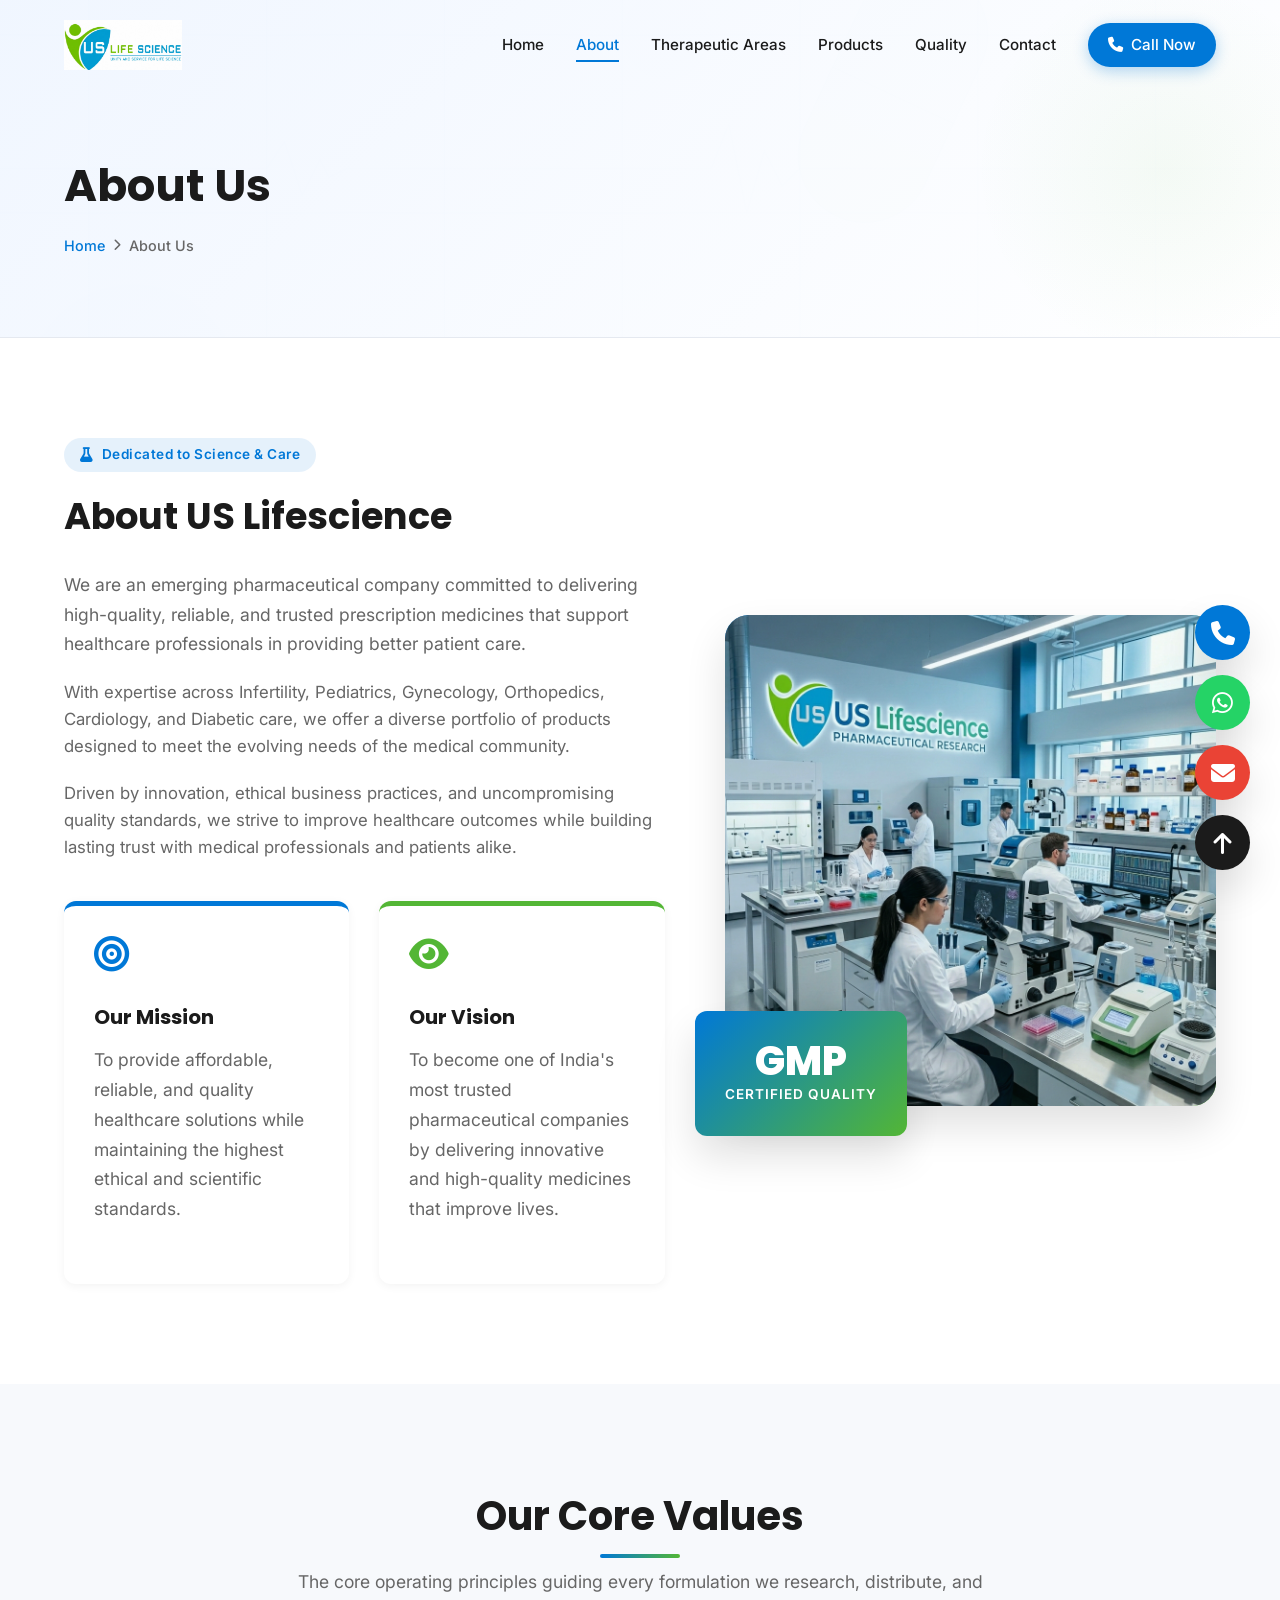
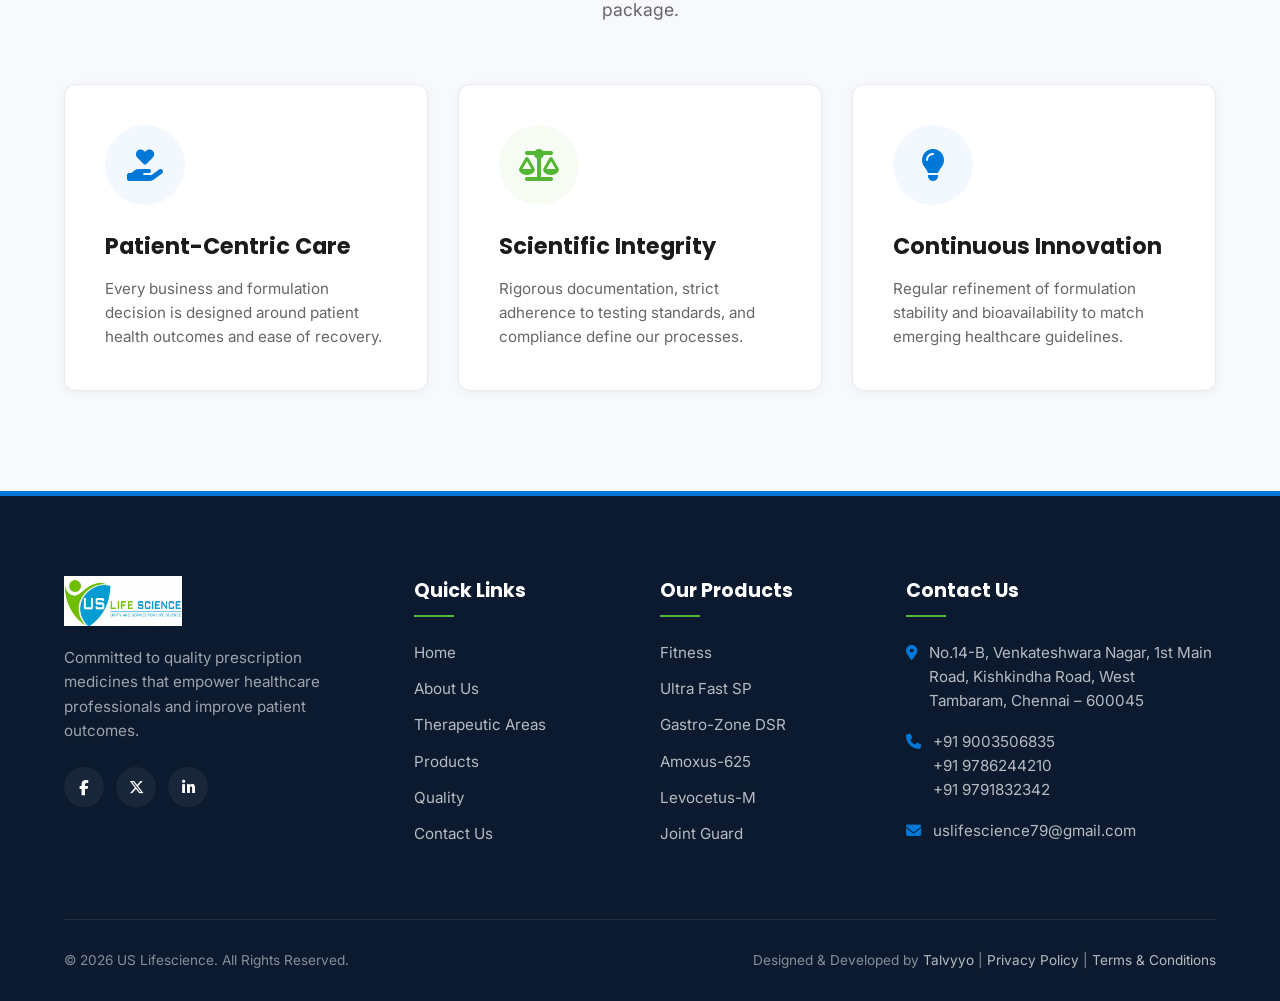
==== commit f5c3b950: "Enhance mobile responsiveness, customize about sections, add branded hero background and laboratory " ====
--- a/about.html
+++ b/about.html
@@ -75,41 +75,41 @@
     <!-- 4. Main Corporate Profile -->
     <section class="section">
         <div class="container">
-            <div class="about-split" style="grid-template-columns: 1.1fr 0.9fr;">
+            <div class="about-split">
                 <div class="about-text reveal-left">
                     <div class="hero-tagline" style="margin-bottom: 15px;">
                         <i class="fa-solid fa-flask"></i> Dedicated to Science & Care
                     </div>
-                    <h2 style="font-size: 2.3rem; margin-bottom: 24px;">About US Lifescience</h2>
-                    <p style="font-size: 1.1rem; line-height: 1.7; margin-bottom: 20px;">
+                    <h2>About US Lifescience</h2>
+                    <p>
                         We are an emerging pharmaceutical company committed to delivering high-quality, reliable, and trusted prescription medicines that support healthcare professionals in providing better patient care.
                     </p>
-                    <p style="margin-bottom: 20px;">
+                    <p>
                         With expertise across Infertility, Pediatrics, Gynecology, Orthopedics, Cardiology, and Diabetic care, we offer a diverse portfolio of products designed to meet the evolving needs of the medical community.
                     </p>
-                    <p style="margin-bottom: 30px;">
+                    <p>
                         Driven by innovation, ethical business practices, and uncompromising quality standards, we strive to improve healthcare outcomes while building lasting trust with medical professionals and patients alike.
                     </p>
                     
-                    <div class="mission-vision-grid" style="grid-template-columns: 1fr 1fr; gap: 30px;">
-                        <div class="mv-card mission-card" style="border-top-width: 5px;">
-                            <i class="fa-solid fa-bullseye" style="font-size: 2.2rem;"></i>
-                            <h4 style="margin-top: 10px;">Our Mission</h4>
-                            <p style="margin-top: 8px;">To provide affordable, reliable, and quality healthcare solutions while maintaining the highest ethical and scientific standards.</p>
+                    <div class="mission-vision-grid">
+                        <div class="mv-card mission-card">
+                            <i class="fa-solid fa-bullseye"></i>
+                            <h4>Our Mission</h4>
+                            <p>To provide affordable, reliable, and quality healthcare solutions while maintaining the highest ethical and scientific standards.</p>
                         </div>
-                        <div class="mv-card vision-card" style="border-top-width: 5px;">
-                            <i class="fa-solid fa-eye" style="font-size: 2.2rem;"></i>
-                            <h4 style="margin-top: 10px;">Our Vision</h4>
-                            <p style="margin-top: 8px;">To become one of India's most trusted pharmaceutical companies by delivering innovative and high-quality medicines that improve lives.</p>
+                        <div class="mv-card vision-card">
+                            <i class="fa-solid fa-eye"></i>
+                            <h4>Our Vision</h4>
+                            <p>To become one of India's most trusted pharmaceutical companies by delivering innovative and high-quality medicines that improve lives.</p>
                         </div>
                     </div>
                 </div>
                 
                 <div class="about-image-wrapper reveal-right">
-                    <div class="about-image-container" style="border-radius: var(--border-radius-lg);">
-                        <img src="images/about-laboratory.png" alt="Laboratory work" style="width: 100%; height: auto; min-height: 450px; object-fit: cover;">
-                    </div>
-                    <div class="experience-badge" style="bottom: -20px; right: -20px; left: auto; background: linear-gradient(135deg, var(--medical-green), var(--primary-blue));">
+                    <div class="about-image-container">
+                        <img src="images/about-laboratory-2.png" alt="Laboratory work" style="width: 100%; height: auto; min-height: 450px; object-fit: cover;">
+                    </div>
+                    <div class="experience-badge">
                         <span class="num">GMP</span>
                         <span class="text">Certified Quality</span>
                     </div>
@@ -126,7 +126,7 @@
                 <p>The core operating principles guiding every formulation we research, distribute, and package.</p>
             </div>
             
-            <div class="therapy-grid" style="grid-template-columns: repeat(3, 1fr); gap: 30px;">
+            <div class="therapy-grid">
                 <!-- Value 1 -->
                 <div class="therapy-card reveal delay-1" style="text-align: left; padding: 40px;">
                     <div class="therapy-icon" style="margin: 0 0 24px 0;"><i class="fa-solid fa-hand-holding-heart"></i></div>
--- a/css/style.css
+++ b/css/style.css
@@ -56,6 +56,8 @@
     font-family: var(--font-heading);
     color: var(--dark-text);
     font-weight: 700;
+    word-break: break-word;
+    overflow-wrap: break-word;
 }
 
 p {
@@ -339,8 +341,8 @@
 .hero {
     height: 100vh;
     min-height: 600px;
-    background: linear-gradient(135deg, rgba(240, 246, 255, 0.9) 0%, rgba(255, 255, 255, 0.95) 100%), 
-                url('../images/hero/background-placeholder.svg') no-repeat center center/cover;
+    background: linear-gradient(135deg, rgba(240, 246, 255, 0.85) 0%, rgba(255, 255, 255, 0.9) 100%), 
+                url('../images/hero/hero-bg.png') no-repeat center center/cover;
     display: flex;
     align-items: center;
     position: relative;
@@ -541,6 +543,23 @@
     align-items: center;
 }
 
+.about-split.reversed {
+    grid-template-columns: 0.9fr 1.1fr;
+}
+
+.about-split.reversed .about-text {
+    order: 2;
+}
+
+.about-split.reversed .about-image-wrapper {
+    order: 1;
+}
+
+.about-text h2 {
+    font-size: 2.3rem;
+    margin-bottom: 24px;
+}
+
 .about-text h3 {
     font-size: 1.8rem;
     margin-bottom: 20px;
@@ -552,10 +571,19 @@
     font-size: 1.05rem;
 }
 
+.about-text p:first-of-type {
+    font-size: 1.1rem;
+    line-height: 1.7;
+}
+
+.about-text p:last-of-type {
+    margin-bottom: 30px;
+}
+
 .mission-vision-grid {
     display: grid;
     grid-template-columns: 1fr 1fr;
-    gap: 24px;
+    gap: 30px;
     margin-top: 40px;
 }
 
@@ -564,7 +592,7 @@
     padding: 30px;
     border-radius: var(--border-radius);
     box-shadow: var(--shadow-sm);
-    border-top: 4px solid var(--primary-blue);
+    border-top: 5px solid var(--primary-blue);
     transition: all var(--transition-speed) ease;
 }
 
@@ -578,7 +606,7 @@
 }
 
 .mv-card i {
-    font-size: 2rem;
+    font-size: 2.2rem;
     margin-bottom: 20px;
 }
 
@@ -587,11 +615,13 @@
 
 .mv-card h4 {
     font-size: 1.25rem;
+    margin-top: 10px;
     margin-bottom: 12px;
 }
 
 .mv-card p {
     font-size: 0.95rem;
+    margin-top: 8px;
 }
 
 .about-image-wrapper {
@@ -643,6 +673,12 @@
     letter-spacing: 1px;
 }
 
+.experience-badge.badge-right {
+    left: auto;
+    right: -30px;
+    background: linear-gradient(135deg, var(--medical-green), var(--primary-blue));
+}
+
 /* Therapeutic Areas */
 .therapy-grid {
     display: grid;
@@ -986,6 +1022,7 @@
 .contact-item-text a {
     font-size: 0.95rem;
     color: var(--muted-text);
+    word-break: break-all;
 }
 
 .contact-item-text a:hover {
@@ -1196,6 +1233,10 @@
     display: flex;
     flex-direction: column;
     gap: 16px;
+}
+
+.footer-contact-info a {
+    word-break: break-all;
 }
 
 .footer-contact-info li {
@@ -1352,6 +1393,7 @@
 .breadcrumbs {
     display: flex;
     align-items: center;
+    flex-wrap: wrap;
     gap: 8px;
     font-size: 0.9rem;
     font-weight: 500;
--- a/css/responsive.css
+++ b/css/responsive.css
@@ -51,6 +51,11 @@
         gap: 50px;
     }
     
+    .about-split.reversed .about-text,
+    .about-split.reversed .about-image-wrapper {
+        order: 0;
+    }
+    
     .about-image-wrapper {
         max-width: 500px;
         margin: 0 auto;
@@ -100,6 +105,10 @@
 }
 
 @media (max-width: 768px) {
+    .container {
+        padding: 0 20px;
+    }
+    
     header {
         padding: 15px 0;
     }
@@ -124,7 +133,8 @@
         box-shadow: var(--shadow-lg);
         flex-direction: column;
         justify-content: center;
-        gap: 30px;
+        align-items: stretch;
+        gap: 20px;
         transition: right 0.4s ease;
         padding: 40px;
         z-index: 1000;
@@ -134,6 +144,17 @@
         right: 0;
     }
     
+    .nav-menu li {
+        width: 100%;
+        text-align: center;
+    }
+    
+    .nav-menu li a {
+        display: block;
+        width: 100%;
+        padding: 10px 0;
+    }
+    
     .nav-actions {
         display: none; /* Hide top right action buttons on mobile, trigger through menu instead */
     }
@@ -182,12 +203,22 @@
     .form-group-row {
         grid-template-columns: 1fr;
         gap: 0;
+    }
+    
+    .mission-vision-grid {
+        grid-template-columns: 1fr;
+        gap: 20px;
     }
     
     .experience-badge {
         padding: 20px;
         bottom: -20px;
-        left: -10px;
+        left: 15px;
+    }
+    
+    .experience-badge.badge-right {
+        left: auto;
+        right: 15px;
     }
     
     .experience-badge .num {
@@ -215,6 +246,10 @@
         font-size: 1.3rem;
     }
     
+    .inner-banner {
+        padding: 100px 0 50px 0;
+    }
+    
     .inner-banner h1 {
         font-size: 2.2rem;
     }
@@ -222,9 +257,17 @@
     .product-detail-actions {
         flex-direction: column;
     }
+    
+    .legal-content {
+        padding: 24px 16px;
+    }
 }
 
 @media (max-width: 480px) {
+    .container {
+        padding: 0 16px;
+    }
+    
     .hero h1 {
         font-size: 2rem;
     }
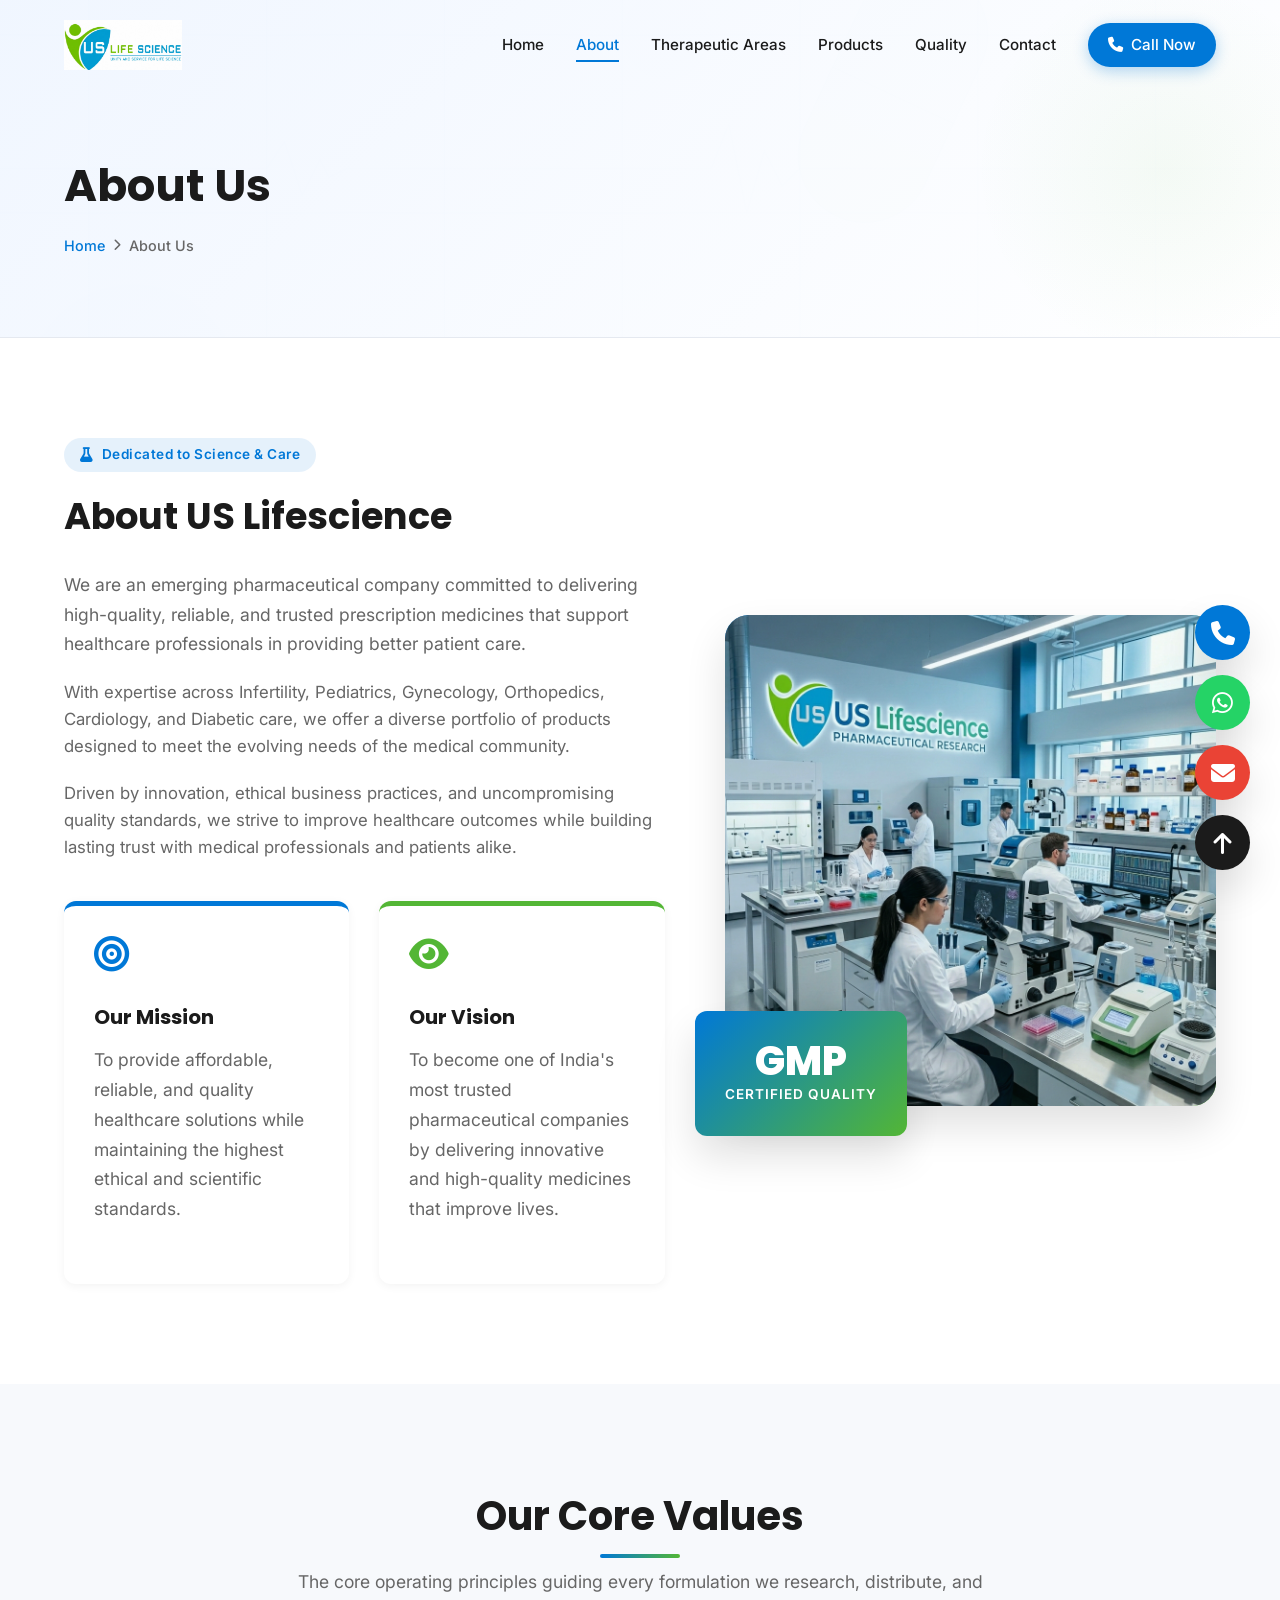
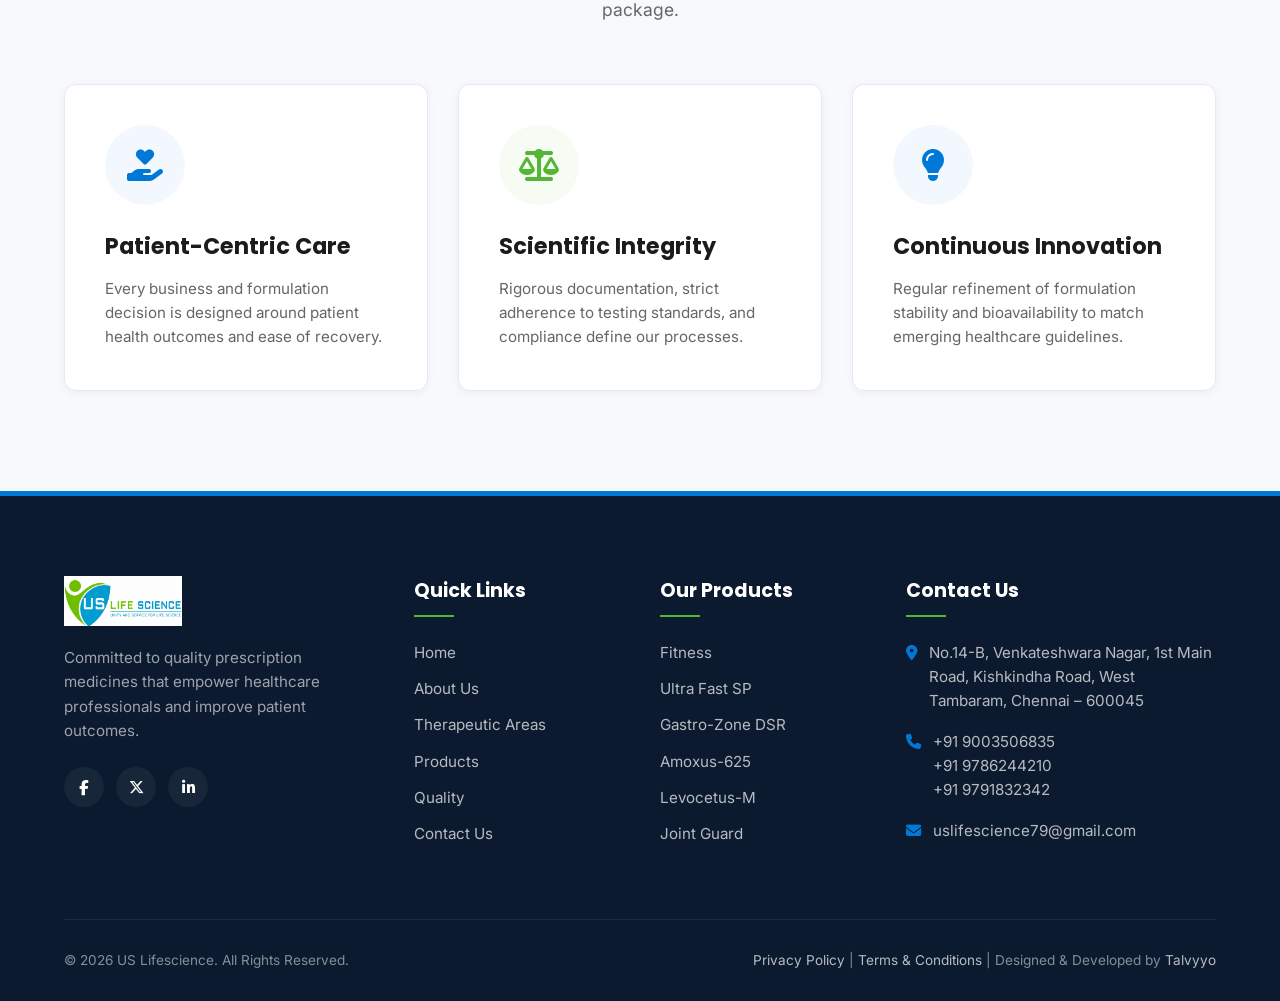
==== commit 5af4f329: "Update preloader to show logo image only and reorder footer links" ====
--- a/about.html
+++ b/about.html
@@ -21,8 +21,7 @@
     <!-- 1. Loading Screen -->
     <div id="loading-screen">
         <div class="loader-logo">
-            <i class="fa-solid fa-heart-pulse"></i>
-            <span><span class="blue-text">US</span> <span class="green-text">Lifescience</span></span>
+            <img src="images/logo/logo.jpg" alt="US Lifescience Logo">
         </div>
         <div class="loader-bar">
             <div class="loader-progress"></div>
@@ -216,7 +215,7 @@
             
             <div class="footer-bottom">
                 <p>&copy; 2026 US Lifescience. All Rights Reserved.</p>
-                <p>Designed & Developed by <a href="#" target="_blank" rel="noopener">Talvyyo</a> | <a href="privacy-policy.html">Privacy Policy</a> | <a href="terms.html">Terms & Conditions</a></p>
+                <p><a href="privacy-policy.html">Privacy Policy</a> | <a href="terms.html">Terms & Conditions</a> | Designed & Developed by <a href="#" target="_blank" rel="noopener">Talvyyo</a></p>
             </div>
         </div>
     </footer>
--- a/css/style.css
+++ b/css/style.css
@@ -108,6 +108,12 @@
     animation: fadeInUp 0.8s forwards ease;
 }
 
+.loader-logo img {
+    height: 80px;
+    width: auto;
+    object-fit: contain;
+}
+
 .loader-logo i {
     font-size: 3rem;
     color: var(--primary-blue);
